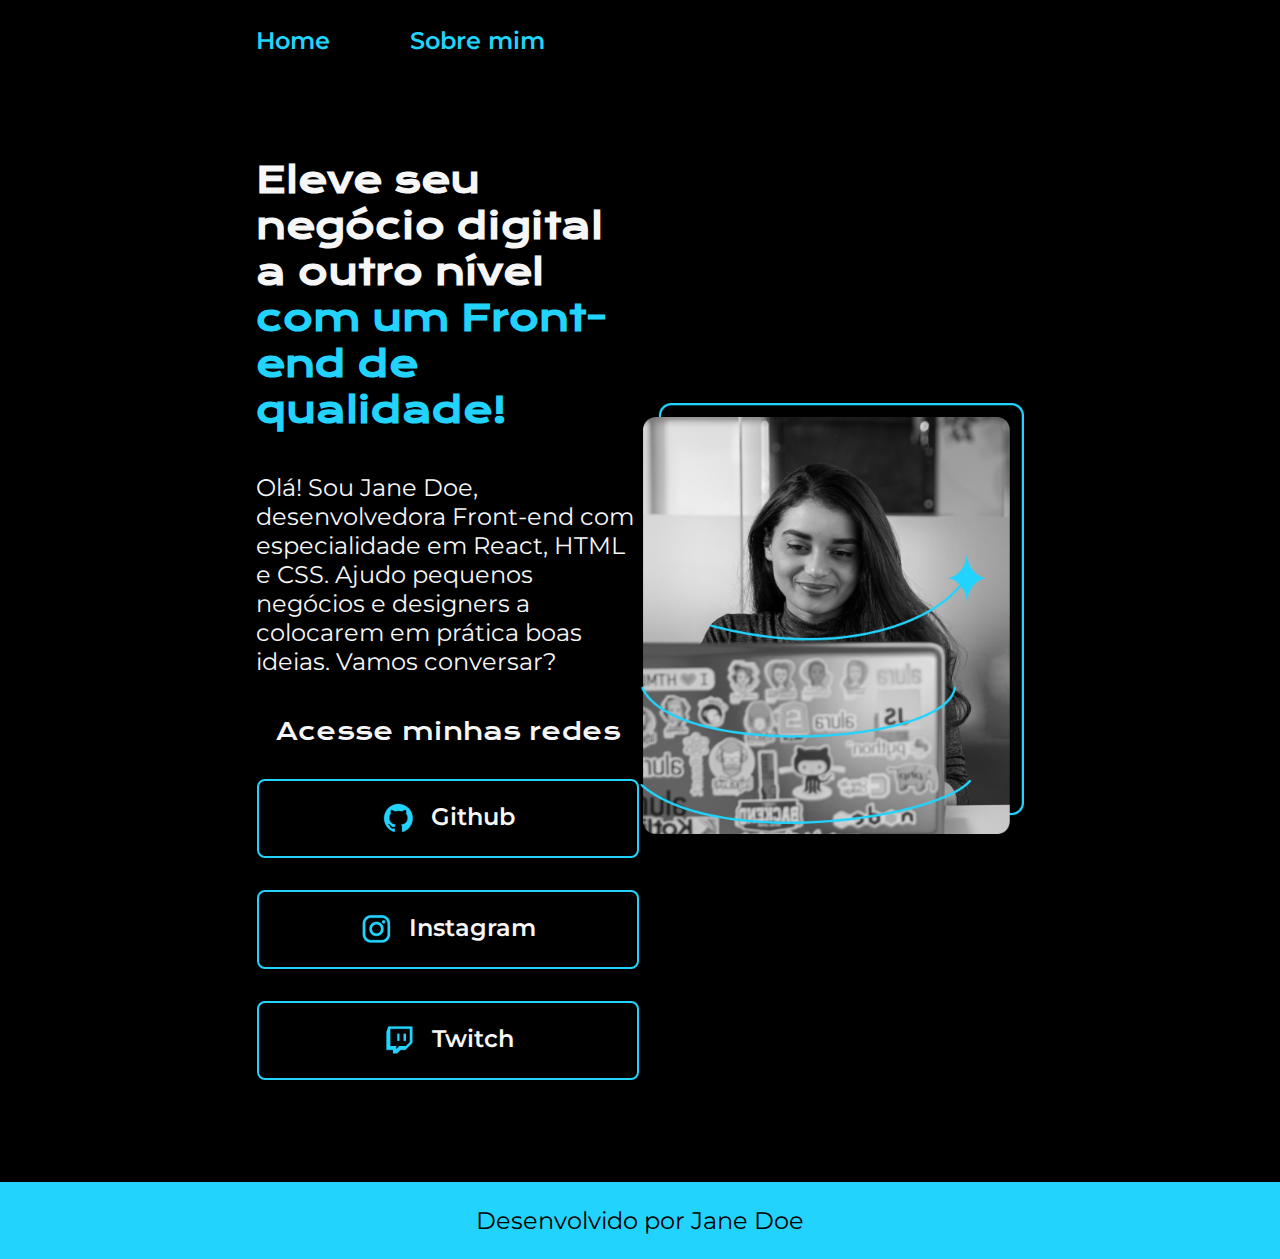
==== projeto_1/index.html @ 9455f2cb "curso 4 - parte 1" ====
<!DOCTYPE html>
<html lang="pt-br">
<head>
    <meta charset="UTF-8">
    <meta name="viewport" content="width=device-width, initial-scale=1.0">
    <title>Portfolio</title>
    <link rel="stylesheet" href="./styles/style.css">
</head>
<body>
    <header class="cabecalho">
        <nav class="cabecalho__menu">
            <a class="cabecalho__menu__link" href="index.html">Home</a>
            <a class="cabecalho__menu__link" href="about.html">Sobre mim</a>
        </nav>
    </header>
    <main  class="apresentacao">
        <section class="apresentacao__conteudo">
            <h1 class="apresentacao__conteudo__titulo">Eleve seu negócio digital a outro nível <strong class="titulo-destaque">com um Front-end de qualidade!</strong></h1>
            <p class="apresentacao__conteudo__texto">Olá! Sou Jane Doe, desenvolvedora Front-end com especialidade em React, HTML e CSS. 
                Ajudo pequenos negócios e designers a colocarem em prática boas ideias. Vamos conversar?
            </p>
            <div class="apresentacao__links">
                <h2 class="apresentacao__links__subtitulo">Acesse minhas redes</h2>
                <a class="apresentacao__links__link" href="https://github.com/alfredodiani" target="_blank">
                    <img src="./assets/github.png">
                    Github
                </a>
                <a class="apresentacao__links__link" href="https://instagram.com/alfredodiani" target="_blank">
                    <img src="./assets/instagram.png">
                    Instagram
                </a>
                <a class="apresentacao__links__link" href="https://twitch.tv/shadowmantis_" target="_blank">
                    <img src="./assets/twitch.png">
                    Twitch
                </a>
            </div>
        </section>
        <img class="apresentacao__imagem" src="./assets/Imagem.png" alt="Foto de uma desenvolvedora programando">
    </main>
    <footer class="rodape">
        <p>Desenvolvido por Jane Doe</p>
    </footer>
</body>
</html>
---- projeto_1/styles/style.css ----
@import url('https://fonts.googleapis.com/css2?family=Krona+One&family=Montserrat:wght@400;600&display=swap');

:root {
    --cor-primaria: #000000;
    --cor-secundaria: #F6F6F6;
    --cor-terciaria: #22D4FD;
    --cor-hover: #272727;

    --fonte-principal: 'Krona One', sans-serif;
    --fonte-secundaria: 'Montserrat', sans-serif
}

* {
    margin: 0;
    padding: 0;
}

body {
    /* height: 100vh; */
    box-sizing: border-box;
    background-color: var(--cor-primaria);
    color: var(--cor-secundaria);
}

.cabecalho {
    padding: 2% 0% 0% 20%;
}

.cabecalho__menu {
    display: flex;
    gap: 80px;
}

.cabecalho__menu__link {
    font-family: var(--fonte-secundaria);
    font-size: 1.5rem;
    font-weight: 600;
    color: var(--cor-terciaria);
    text-decoration: none;
}

.apresentacao {
    margin: 8% 20%;
    display: flex;
    align-items: center;
    justify-content: space-between;
}

.apresentacao__conteudo {
    width: 615px;
    display: flex;
    flex-direction: column;
    gap: 40px;
}

.apresentacao__conteudo__titulo {
    font-size: 2.25rem;
    font-family: var(--fonte-principal);
}

.titulo-destaque {
    color: var(--cor-terciaria);
}

.apresentacao__conteudo__texto {
    font-size: 1.5rem;
    font-family: var(--fonte-secundaria);
}

.apresentacao__links {
    display: flex;
    flex-direction: column;
    justify-content: space-between;
    align-items: center;
    gap: 32px;
}

.apresentacao__links__link {
    /* background-color: #22D4FD; */
    display: flex;
    justify-content: center;
    gap: 16px;
    width: 378px;
    text-align: center;
    border: 2px solid var(--cor-terciaria);
    border-radius: 8px;
    font-size: 1.5rem;
    font-family: var(--fonte-secundaria);
    font-weight: 600;
    padding: 21.5px 0px;
    text-decoration: none;
    color: #F6F6F6;
}

.apresentacao__links__link:hover {
    background-color: var(--cor-hover);
}

.apresentacao__links__subtitulo {
    font-family: var(--fonte-principal);
    font-weight: 400;
    font-size: 1.5rem;

}

.apresentacao__imagem {
    width: 50%;
}

.rodape {
    color: black;
    background-color: var(--cor-terciaria);
    padding: 24px;
    text-align: center;
    font-family: var(--fonte-secundaria);
    font-size: 1.5rem;
    font-weight: 400;
}
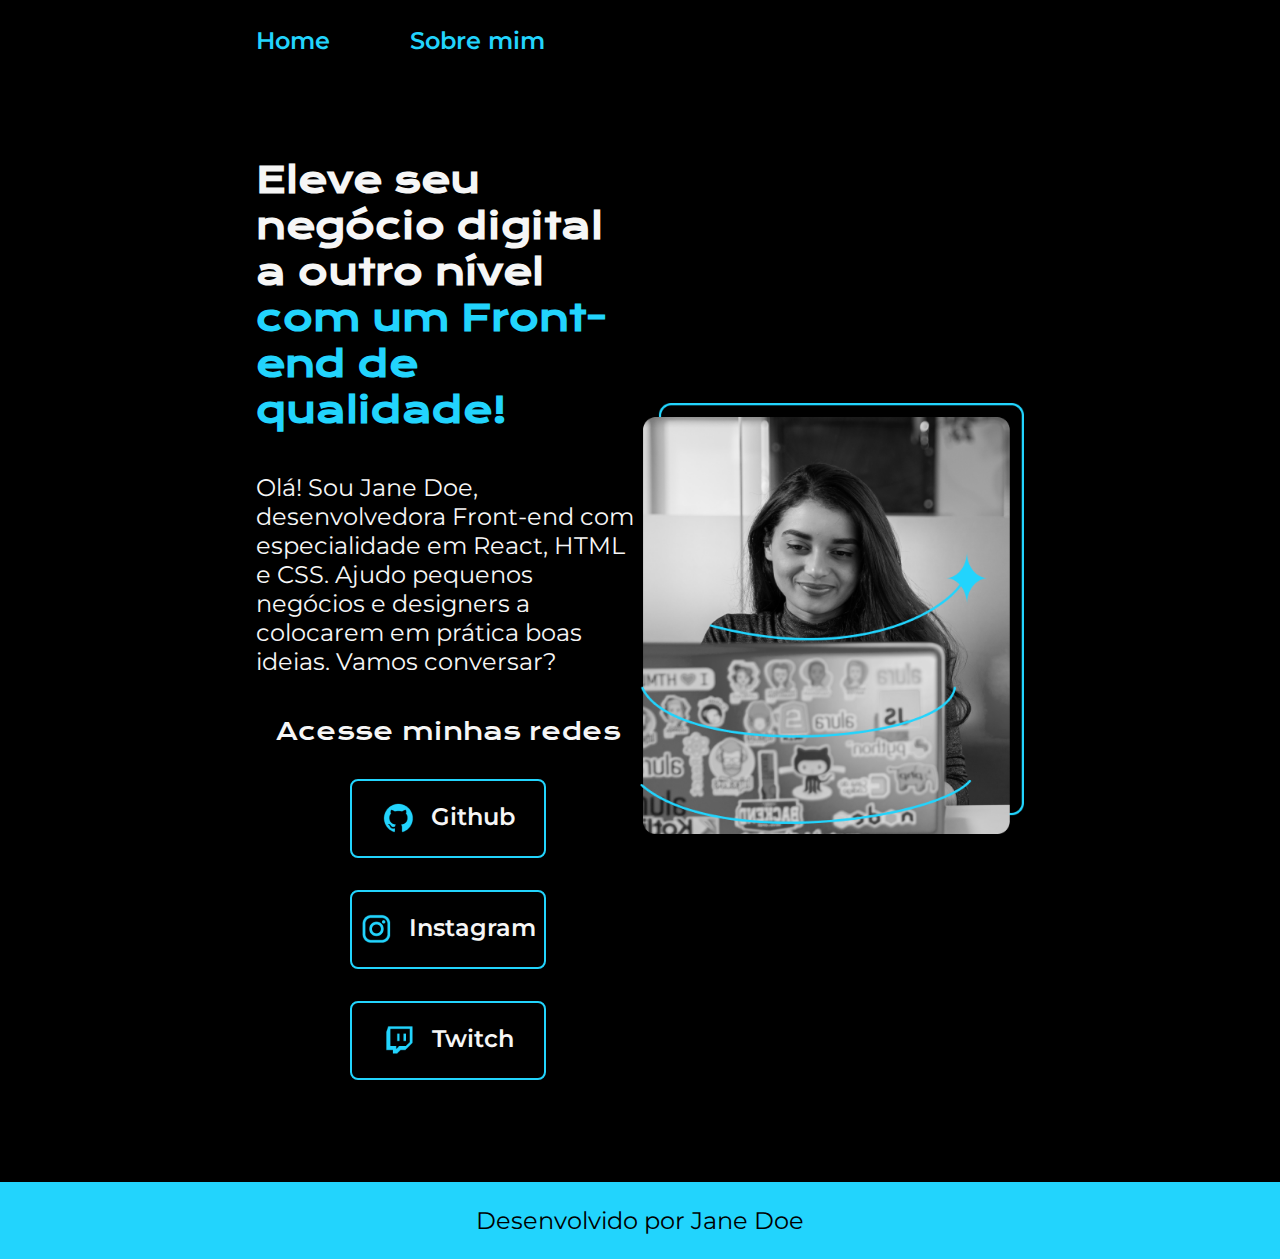
==== commit 5bdcb7bf: "curso 4 - parte 1, 2" ====
--- a/projeto_1/index.html
+++ b/projeto_1/index.html
@@ -21,15 +21,15 @@
             </p>
             <div class="apresentacao__links">
                 <h2 class="apresentacao__links__subtitulo">Acesse minhas redes</h2>
-                <a class="apresentacao__links__link" href="https://github.com/alfredodiani" target="_blank">
+                <a class="apresentacao__links__navegacao" href="https://github.com/alfredodiani" target="_blank">
                     <img src="./assets/github.png">
                     Github
                 </a>
-                <a class="apresentacao__links__link" href="https://instagram.com/alfredodiani" target="_blank">
+                <a class="apresentacao__links__navegacao" href="https://instagram.com/alfredodiani" target="_blank">
                     <img src="./assets/instagram.png">
                     Instagram
                 </a>
-                <a class="apresentacao__links__link" href="https://twitch.tv/shadowmantis_" target="_blank">
+                <a class="apresentacao__links__navegacao" href="https://twitch.tv/shadowmantis_" target="_blank">
                     <img src="./assets/twitch.png">
                     Twitch
                 </a>
--- a/projeto_1/styles/style.css
+++ b/projeto_1/styles/style.css
@@ -47,7 +47,7 @@
 }
 
 .apresentacao__conteudo {
-    width: 615px;
+    width: 50%;
     display: flex;
     flex-direction: column;
     gap: 40px;
@@ -75,12 +75,12 @@
     gap: 32px;
 }
 
-.apresentacao__links__link {
+.apresentacao__links__navegacao {
     /* background-color: #22D4FD; */
     display: flex;
     justify-content: center;
     gap: 16px;
-    width: 378px;
+    width: 50%;
     text-align: center;
     border: 2px solid var(--cor-terciaria);
     border-radius: 8px;
